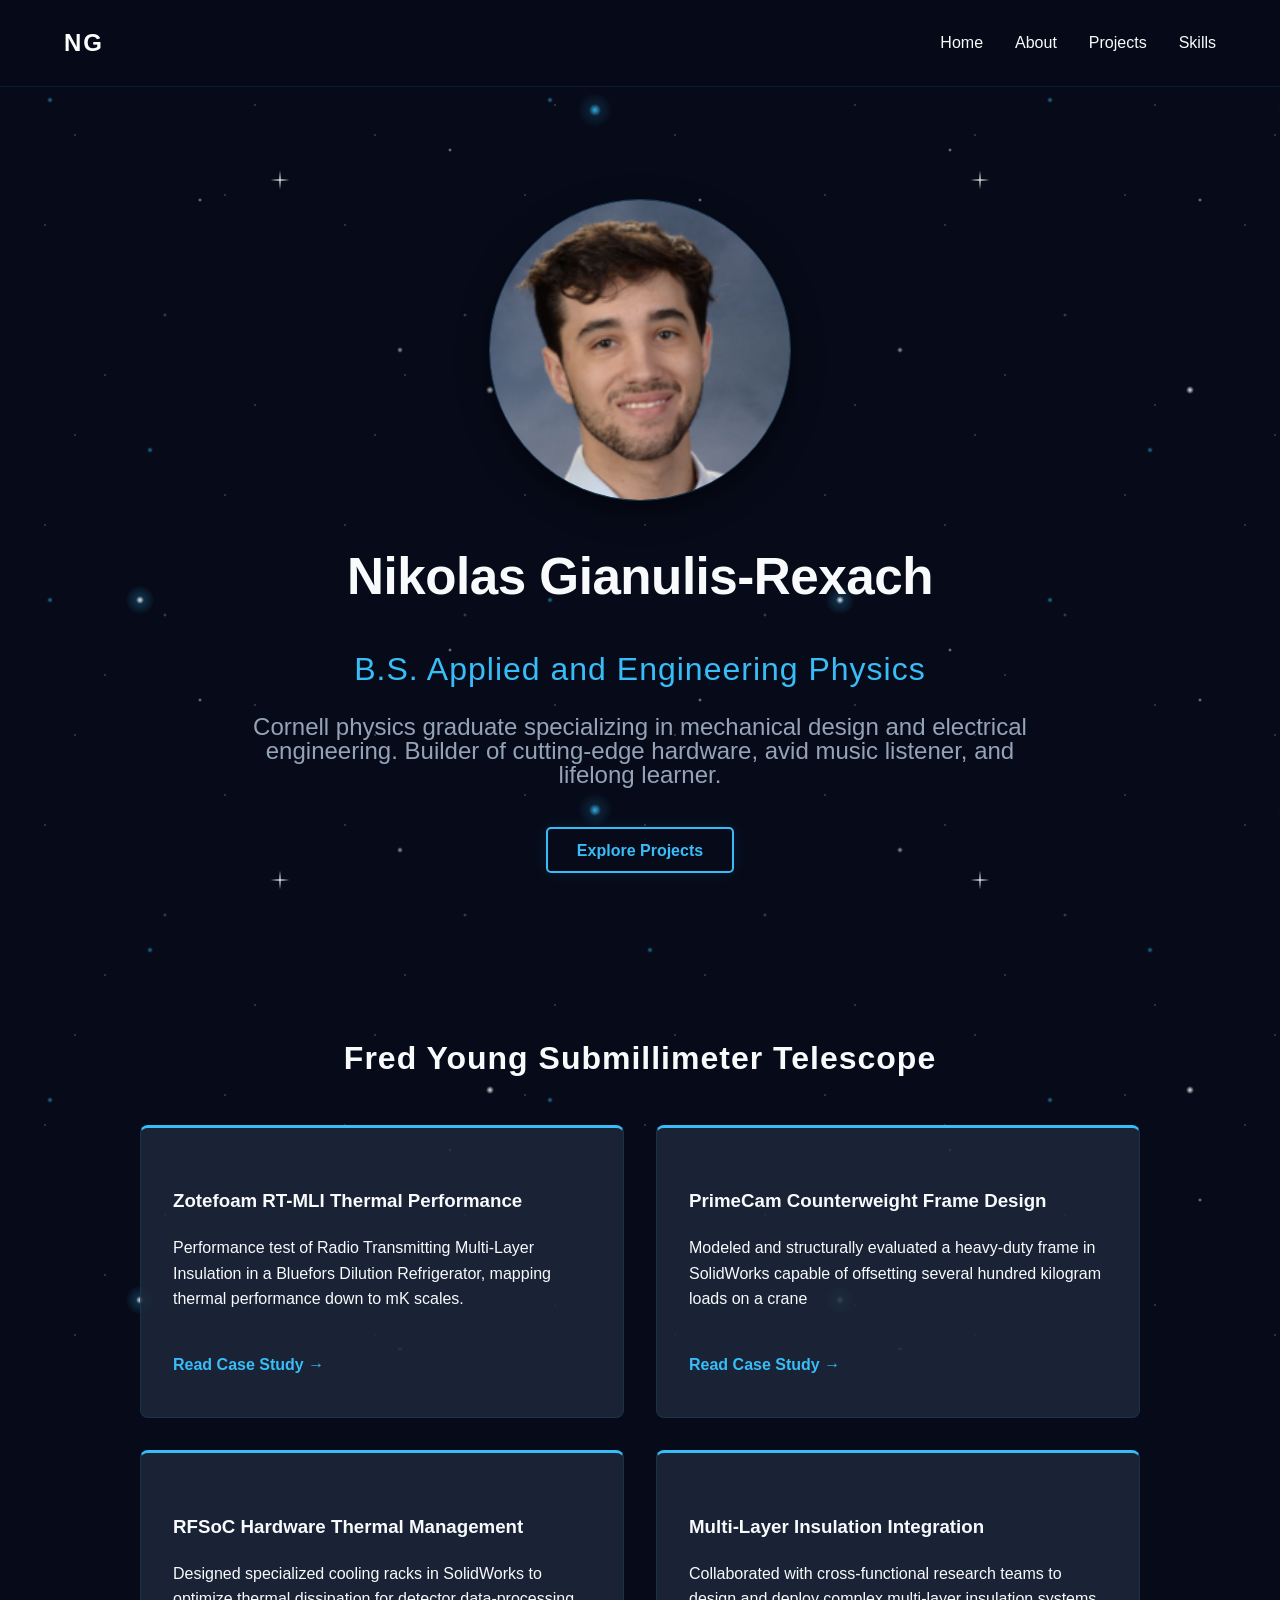
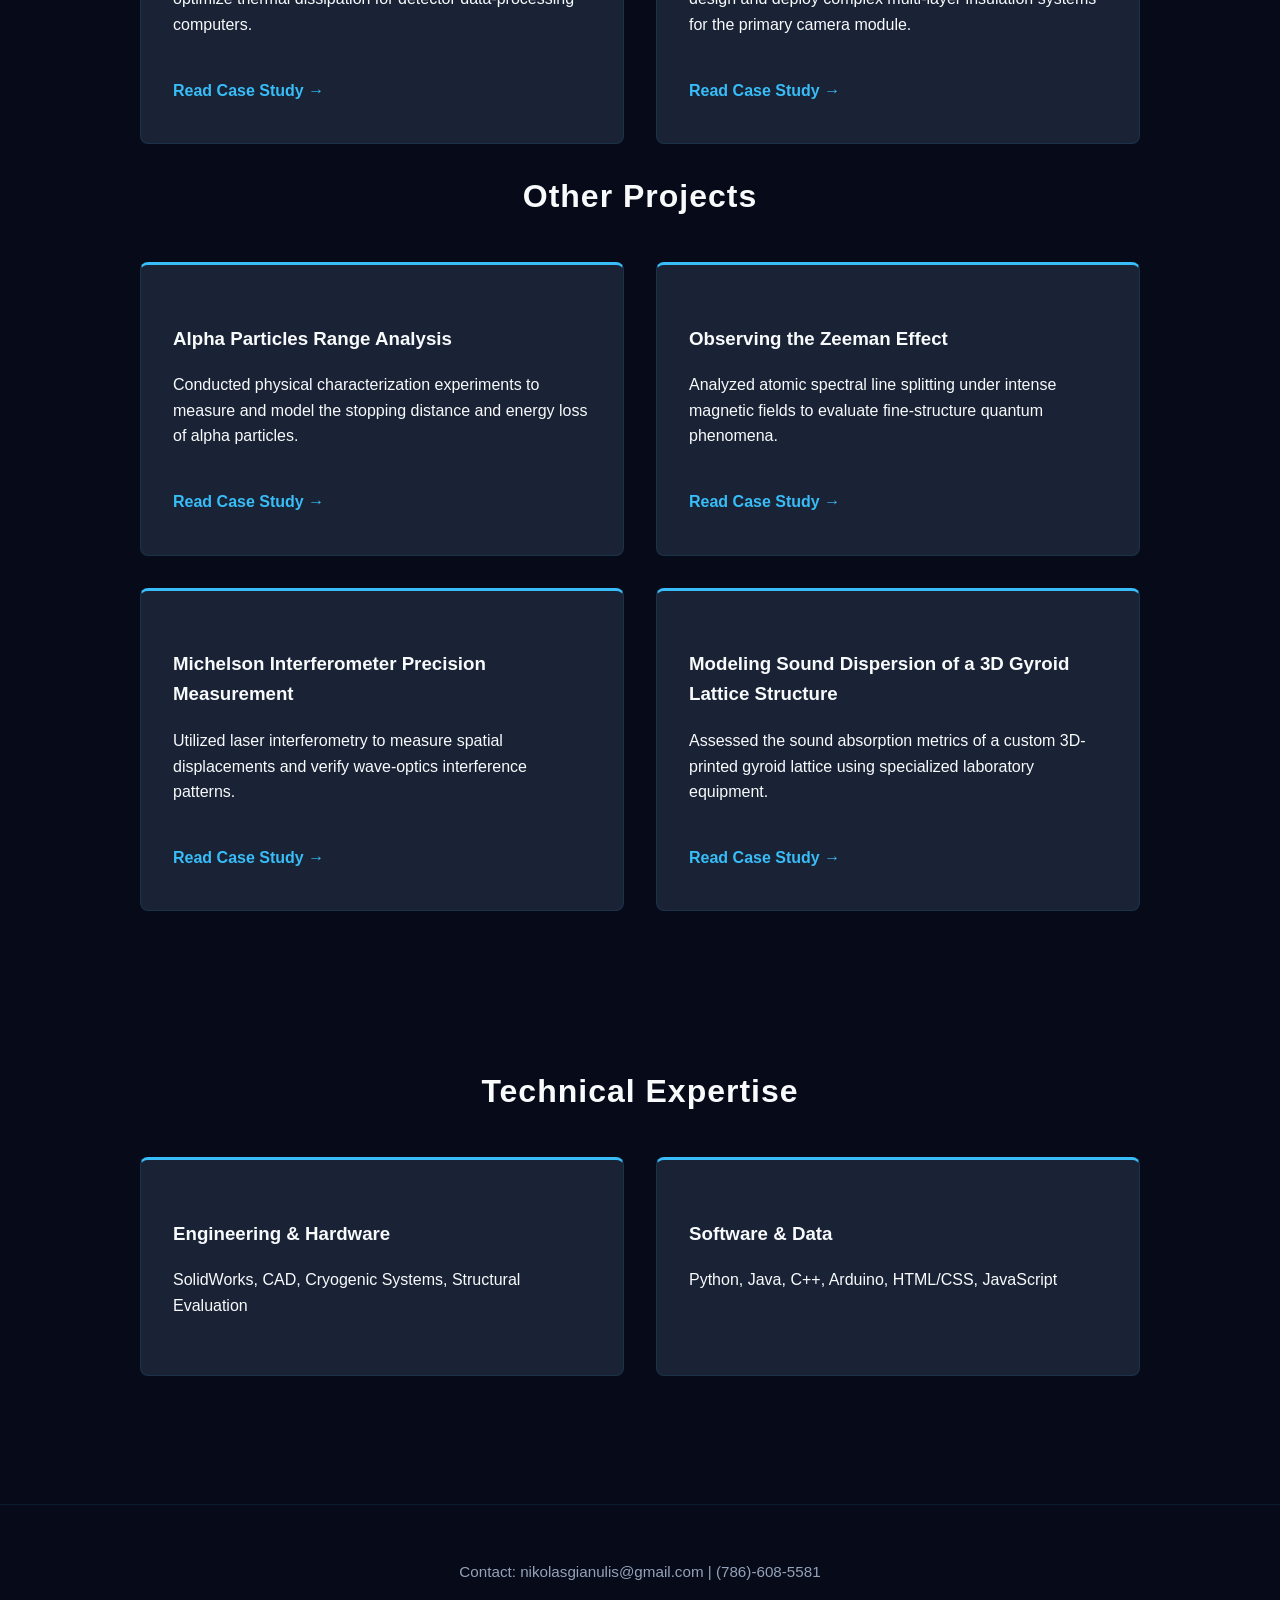
==== index.html @ c2d345da "Add files via upload" ====
<!DOCTYPE html>
<html lang="en">
<head>
    <meta charset="UTF-8">
    <meta name="viewport" content="width=device-width, initial-scale=1.0">
    <title>Nikolas Gianulis | Test & Research Engineer</title>
    <link rel="stylesheet" href="style.css">
</head>
<body>
    <!-- Parallax Star Layers -->
    <div class="parallax-bg" id="bg-far"></div>
    <div class="parallax-bg" id="bg-mid"></div>
    <div class="parallax-bg" id="bg-near"></div>

    <nav>
       <div class="logo" onclick="window.location.href='index.html';" style="cursor: pointer;">
        NG
        </div>
        <ul class="nav-links">
            <li><a href="index.html">Home</a></li>
            <li><a href="about.html">About</a></li>
            <li><a href="#projects">Projects</a></li>
            <li><a href="#skills">Skills</a></li>
        </ul>
    </nav>

    <header class="hero">
        <!-- <span style="color: var(--accent); font-size: 0.9rem; letter-spacing: 3px; text-transform: uppercase; font-weight: 600;">✦ Instrumentation & Systems Engineer ✦</span> -->
        <img src="images/profile.png" alt="KID System" class="profile-img">

        <h1>Nikolas Gianulis-Rexach</h1>
        <h2>B.S. Applied and Engineering Physics</h2>
        <p>Cornell physics graduate specializing in mechanical design and electrical engineering. Builder of cutting-edge hardware, avid music listener, and lifelong learner.</p>
        <a href="#projects" class="btn">Explore Projects</a>
    </header>

    <section id="projects" class="projects-section">
        <!-- <h1>Projects</h1> -->

        <h2>Fred Young Submillimeter Telescope</h2>
        <div class="project-grid">
            <!-- Project Card 1 -->
            <div class="project-card">
                <h3>Zotefoam RT-MLI Thermal Performance </h3>
                <p>Performance test of Radio Transmitting Multi-Layer Insulation in a Bluefors Dilution Refrigerator, mapping thermal performance down to mK scales.</p>
                <a href="zotefoam.html" class="read-more">Read Case Study &rarr;</a>
            </div>
            <!-- Project Card 2 -->
            <div class="project-card">
                <h3>PrimeCam Counterweight Frame Design</h3>
                <p>Modeled and structurally evaluated a heavy-duty frame in SolidWorks capable of offsetting several hundred kilogram loads on a crane</p>
                <a href="counterweight.html" class="read-more">Read Case Study &rarr;</a>
            </div>
            <!-- Project Card 3 -->
            <div class="project-card">
                <h3>RFSoC Hardware Thermal Management</h3>
                <p>Designed specialized cooling racks in SolidWorks to optimize thermal dissipation for detector data-processing computers.</p>
                <a href="rfsocthermalmanagement.html" class="read-more">Read Case Study &rarr;</a>
            </div>
            <!-- Project Card 4 -->
            <div class="project-card">
                <h3>Multi-Layer Insulation Integration</h3>
                <p>Collaborated with cross-functional research teams to design and deploy complex multi-layer insulation systems for the primary camera module.</p>
                <a href="mli.html" class="read-more">Read Case Study &rarr;</a>
            </div>
        </div>

        <h2>Other Projects</h2>
        <div class="project-grid">
            <!-- Project Card 1 -->
            <!-- <div class="project-card">
                <h3>CCD Astronomical Imaging & Data Processing</h3>
                <p>Operated a telescope camera at the Hartung-Boothroyd Observatory, using Python statistical models to process raw optical sensor data.</p>
                <a href="primecam.html" class="read-more">Read Case Study &rarr;</a>
            </div>
            
            <div class="project-card">
                <h3>Automated Data Acquisition Circuits</h3>
                <p>Designed, built, and troubleshot custom electro-mechanical circuits paired with Python and Arduino programming.</p>
                <a href="#" class="read-more">Read Case Study &rarr;</a>
            </div> -->
            <!-- Project Card 3 -->
            <div class="project-card">
                <h3>Alpha Particles Range Analysis</h3>
                <p>Conducted physical characterization experiments to measure and model the stopping distance and energy loss of alpha particles.</p>
                <a href="alphaparticles.html" class="read-more">Read Case Study &rarr;</a>
            </div>
            <!-- Project Card 4 -->
            <div class="project-card">
                <h3>Observing the Zeeman Effect</h3>
                <p>Analyzed atomic spectral line splitting under intense magnetic fields to evaluate fine-structure quantum phenomena.</p>
                <a href="zeeman.html" class="read-more">Read Case Study &rarr;</a>
            </div>
            <!-- Project Card 5 -->
            <div class="project-card">
                <h3>Michelson Interferometer Precision Measurement</h3>
                <p>Utilized laser interferometry to measure spatial displacements and verify wave-optics interference patterns.</p>
                <a href="michelsoninterferometer.html" class="read-more">Read Case Study &rarr;</a>
            </div>
            <!-- Project Card 6 -->
            <div class="project-card">
                <h3>Modeling Sound Dispersion of a 3D Gyroid Lattice Structure</h3>
                <p>Assessed the sound absorption metrics of a custom 3D-printed gyroid lattice using specialized laboratory equipment.</p>
                <a href="gyroidlattice.html" class="read-more">Read Case Study &rarr;</a>
            </div>
        </div>
    </section>

    <section id="skills" class="skills-section">
        <h2>Technical Expertise</h2>
        <div class="skills-container">
            <div class="skill-category">
                <h3>Engineering & Hardware</h3>
                <p>SolidWorks, CAD, Cryogenic Systems, Structural Evaluation</p>
            </div>
            <div class="skill-category">
                <h3>Software & Data</h3>
                <p>Python, Java, C++, Arduino, HTML/CSS, JavaScript</p>
            </div>
        </div>
    </section>

    <footer>
        <p>Contact: nikolasgianulis@gmail.com | (786)-608-5581</p>
    </footer>

    <script src="script.js"></script>
</body>
</html>
---- style.css ----
/* =========================================
   1. Base Styles & Theme Variables
========================================= */
:root {
    --bg-color: #070b19; /* Deeper space navy */
    --text-main: #f8fafc;
    --text-muted: #94a3b8;
    --accent: #38bdf8;
    --card-bg: rgba(30, 41, 59, 0.85); /* Slightly translucent for stars */
}

body {
    margin: 0;
    font-family: 'Segoe UI', Tahoma, Geneva, Verdana, sans-serif;
    background-color: var(--bg-color);
    color: var(--text-main);
    line-height: 1.6;
    position: relative;
    overflow-x: hidden;
}

/* =========================================
   2. Parallax Star Layers
========================================= */
.parallax-bg {
    position: fixed;
    top: -50%; 
    left: 0;
    width: 100%;
    height: 200%; 
    pointer-events: none;
    z-index: -1;
    background-repeat: repeat; 
    will-change: transform; 
}

#bg-far {
    background-image: 
        radial-gradient(1.5px 1.5px at 15% 25%, #ffffff, transparent),
        radial-gradient(1.5px 1.5px at 35% 75%, #ffffff, transparent),
        radial-gradient(1.5px 1.5px at 75% 15%, #ffffff, transparent),
        radial-gradient(1.5px 1.5px at 85% 85%, #ffffff, transparent),
        radial-gradient(2px 2px at 55% 55%, #ffffff, transparent),
        radial-gradient(1.5px 1.5px at 25% 95%, #ffffff, transparent);
    background-size: 300px 300px; 
    opacity: 0.3;
}

#bg-mid {
    background-image: 
        radial-gradient(3px 3px at 10% 10%, #38bdf8, transparent),
        radial-gradient(2px 2px at 40% 30%, #ffffff, transparent),
        radial-gradient(3px 3px at 80% 60%, #ffffff, transparent),
        radial-gradient(3px 3px at 30% 80%, #38bdf8, transparent),
        radial-gradient(2px 2px at 90% 20%, #ffffff, transparent);
    background-size: 500px 500px;
    opacity: 0.6;
}

#bg-near {
    background-image: 
        radial-gradient(4px 4px at 20% 50%, #ffffff, transparent),
        radial-gradient(15px 15px at 20% 50%, rgba(56, 189, 248, 0.3), transparent),
        radial-gradient(4px 4px at 70% 20%, #ffffff, transparent),
        radial-gradient(6px 6px at 85% 80%, #38bdf8, transparent),
        radial-gradient(18px 18px at 85% 80%, rgba(56, 189, 248, 0.2), transparent),
        radial-gradient(ellipse 10px 1.5px at 40% 90%, #ffffff, transparent),
        radial-gradient(ellipse 1.5px 10px at 40% 90%, #ffffff, transparent);
    background-size: 700px 700px;
    opacity: 0.9;
}

/* =========================================
   3. Navigation
========================================= */
nav {
    display: flex;
    justify-content: space-between;
    padding: 1.5rem 5%;
    background-color: rgba(7, 11, 25, 0.95);
    position: sticky;
    top: 0;
    z-index: 10;
    border-bottom: 1px solid rgba(56, 189, 248, 0.1);
    backdrop-filter: blur(5px);
}

.logo {
    text-decoration: none;
    font-size: 1.5rem;
    font-weight: bold;
    color: rgb(255, 255, 255);
    letter-spacing: 2px;
}

.nav-links {
    list-style: none;
    display: flex;
    gap: 2rem;
    margin: 0;
    align-items: center;
}

.nav-links a {
    color: var(--text-main);
    text-decoration: none;
    transition: color 0.3s;
}

.nav-links a:hover {
    color: var(--accent);
}

/* =========================================
   4. Hero Section & Buttons
========================================= */
.hero {
    text-align: center;
    padding: 7rem 5% 5rem;
    max-width: 800px;
    margin: auto;
}

.hero h1 {
    font-size: 3.2rem;
    margin-bottom: 10px;
    letter-spacing: -0.5px;
}


.hero h2 {
    color: var(--accent);
    font-weight: 400;
    letter-spacing: 1px;
    font-size: 2rem; /* Add this line to make it larger but smaller than the 3.2rem h1 */
    margin-bottom: 20px;
}

.hero p {
    color: var(--text-muted);
    font-size: 1.5rem;
    margin-bottom: 50px;
    margin-top: 0px;
    line-height: 1;
}

.btn {
    background-color: transparent;
    color: var(--accent);
    border: 2px solid var(--accent);
    padding: 0.8rem 1.8rem;
    text-decoration: none;
    border-radius: 5px;
    font-weight: bold;
    transition: all 0.3s ease;
    box-shadow: 0 0 15px rgba(56, 189, 248, 0.1);
}

.btn:hover {
    background-color: var(--accent);
    color: #070b19;
    box-shadow: 0 0 25px rgba(56, 189, 248, 0.4);
}

/* =========================================
   5. Grid Sections (Projects & Skills)
========================================= */
.projects-section, .skills-section {
    padding: 4rem 5%;
    max-width: 1000px;
    margin: auto;
}

.projects-section h2, .skills-section h2 {
    text-align: center;
    margin-bottom: 2.5rem;
    font-size: 2rem;
    letter-spacing: 1px;
}

.project-grid, .skills-container {
    display: grid;
    grid-template-columns: repeat(2, 1fr); 
    gap: 2rem;
}

.project-card, .skill-category {
    background-color: var(--card-bg);
    padding: 2.5rem 2rem;
    border-radius: 8px;
    border-top: 3px solid var(--accent);
    border-left: 1px solid rgba(56, 189, 248, 0.1);
    border-right: 1px solid rgba(56, 189, 248, 0.1);
    border-bottom: 1px solid rgba(56, 189, 248, 0.1);
    transition: transform 0.3s ease, box-shadow 0.3s ease;
}

.project-card:hover, .skill-category:hover {
    transform: translateY(-5px);
    box-shadow: 0 10px 30px rgba(56, 189, 248, 0.15);
}

.read-more {
    display: inline-block;
    margin-top: 1.5rem;
    color: var(--accent);
    text-decoration: none;
    font-weight: 600;
    transition: letter-spacing 0.2s;
}

.read-more:hover {
    letter-spacing: 0.5px;
}

/* =========================================
   6. Case Study Layout & Typography
========================================= */
.case-study {
    max-width: 800px;
    margin: 4rem auto;
    padding: 0 5%;
}

.tech-stack {
    color: var(--accent);
    font-size: 0.9rem;
    margin-bottom: 3rem;
    border-bottom: 1px solid rgba(148, 163, 184, 0.2);
    padding-bottom: 1rem;
}

.project-content h3 {
    margin-top: 2.5rem;
    color: var(--text-main);
}

.project-content p {
    color: var(--text-muted);
}

/* =========================================
   7. Images, Columns & Captions
========================================= */
/* Shared Base Styles for all images */
.zeeman-img, .alpha-img {
    display: block; 
    margin: 0 auto;
    object-fit: cover;
    border-radius: 8px;
    border: 1px solid rgba(56, 189, 248, 0.3);
    box-shadow: 0 10px 30px rgba(0, 0, 0, 0.5);
    max-width: 100%;
}
.profile-img {
    display: block; 
    margin: 0 auto;
    object-fit: cover;
    /* X-axis (horizontal) is 70%, Y-axis (vertical) is 20% */
    object-position: 70% 10%; 
    border-radius: 1000px;
    border: 1px solid rgba(56, 189, 248, 0.3);
    box-shadow: 0 10px 30px rgba(0, 0, 0, 0.5);
    width: 300px; 
    height: 300px; 
    max-width: 100%;
}

.profile-img-two {
    display: block; 
    margin: 0 auto;
    object-fit: cover;
    /* X-axis (horizontal) is 70%, Y-axis (vertical) is 20% */
    /* object-position: 70% 10%;  */
    object-position: 70% 70%; 
    border-radius: 10px;
    border: 1px solid rgba(56, 189, 248, 0.3);
    box-shadow: 0 10px 30px rgba(0, 0, 0, 0.5);
    width: 600px; 
    height: 400px; 
    max-width: 100%;
}
.zeeman-img { width: 400px; height: 600px; }
.alpha-img { height: 300px; } /* Default height if not in a column */

.primecam-img { 
    display: block; 
    margin: 0 auto;
    object-fit: cover;
    /* X-axis (horizontal) is 70%, Y-axis (vertical) is 20% */
    /* object-position: 70% 10%;  */
    border-radius: 10px;
    border: 1px solid rgba(56, 189, 248, 0.3);
    box-shadow: 0 10px 30px rgba(0, 0, 0, 0.5);
    width: 600px; 
    height: 600px; 
    max-width: 100%;
}

/* Standalone Caption */
.image-caption {
    text-align: center;
    color: var(--text-muted);
    font-size: 0.85rem;
    font-style: italic;
    margin: 0.8rem auto 2rem;
    max-width: 400px;
}

/* Side-by-Side Image Row Container */
.image-row {
    display: flex;
    justify-content: center;
    align-items: center; /* This vertically centers the images with each other */
    gap: 2rem;
    margin: 2rem auto;
}

/* Individual Column within the Row */
.image-col {
    margin: 0;
    flex: 1; 
    max-width: 48%; 
    display: flex;
    flex-direction: column;
}

/* Overrides for images and captions inside a column */
.image-col .alpha-img {
    width: 100%;
    height: auto;
}

.image-col .image-caption {
    width: 100%;
    max-width: none;
    margin-top: auto; /* Pushes the caption to the bottom of the column */
    margin-bottom: 0;
    padding-top: 0.8rem; /* Adds the spacing back above the text */
}

/* =========================================
   8. Footer
========================================= */
footer {
    text-align: center;
    padding: 2.5rem;
    color: var(--text-muted);
    border-top: 1px solid rgba(56, 189, 248, 0.1);
    margin-top: 4rem;
    background-color: rgba(7, 11, 25, 0.8);
    font-size: 0.95rem;
}

/* =========================================
   9. Mobile Responsiveness
========================================= */
@media (max-width: 768px) {
    /* Collapse grids to single column */
    .project-grid, .skills-container {
        grid-template-columns: 1fr;
    }

    /* Stack image rows */
    .image-row {
        flex-direction: column;
        align-items: center;
    }
    
    .image-col {
        max-width: 100%;
        margin-bottom: 2rem;
    }
}
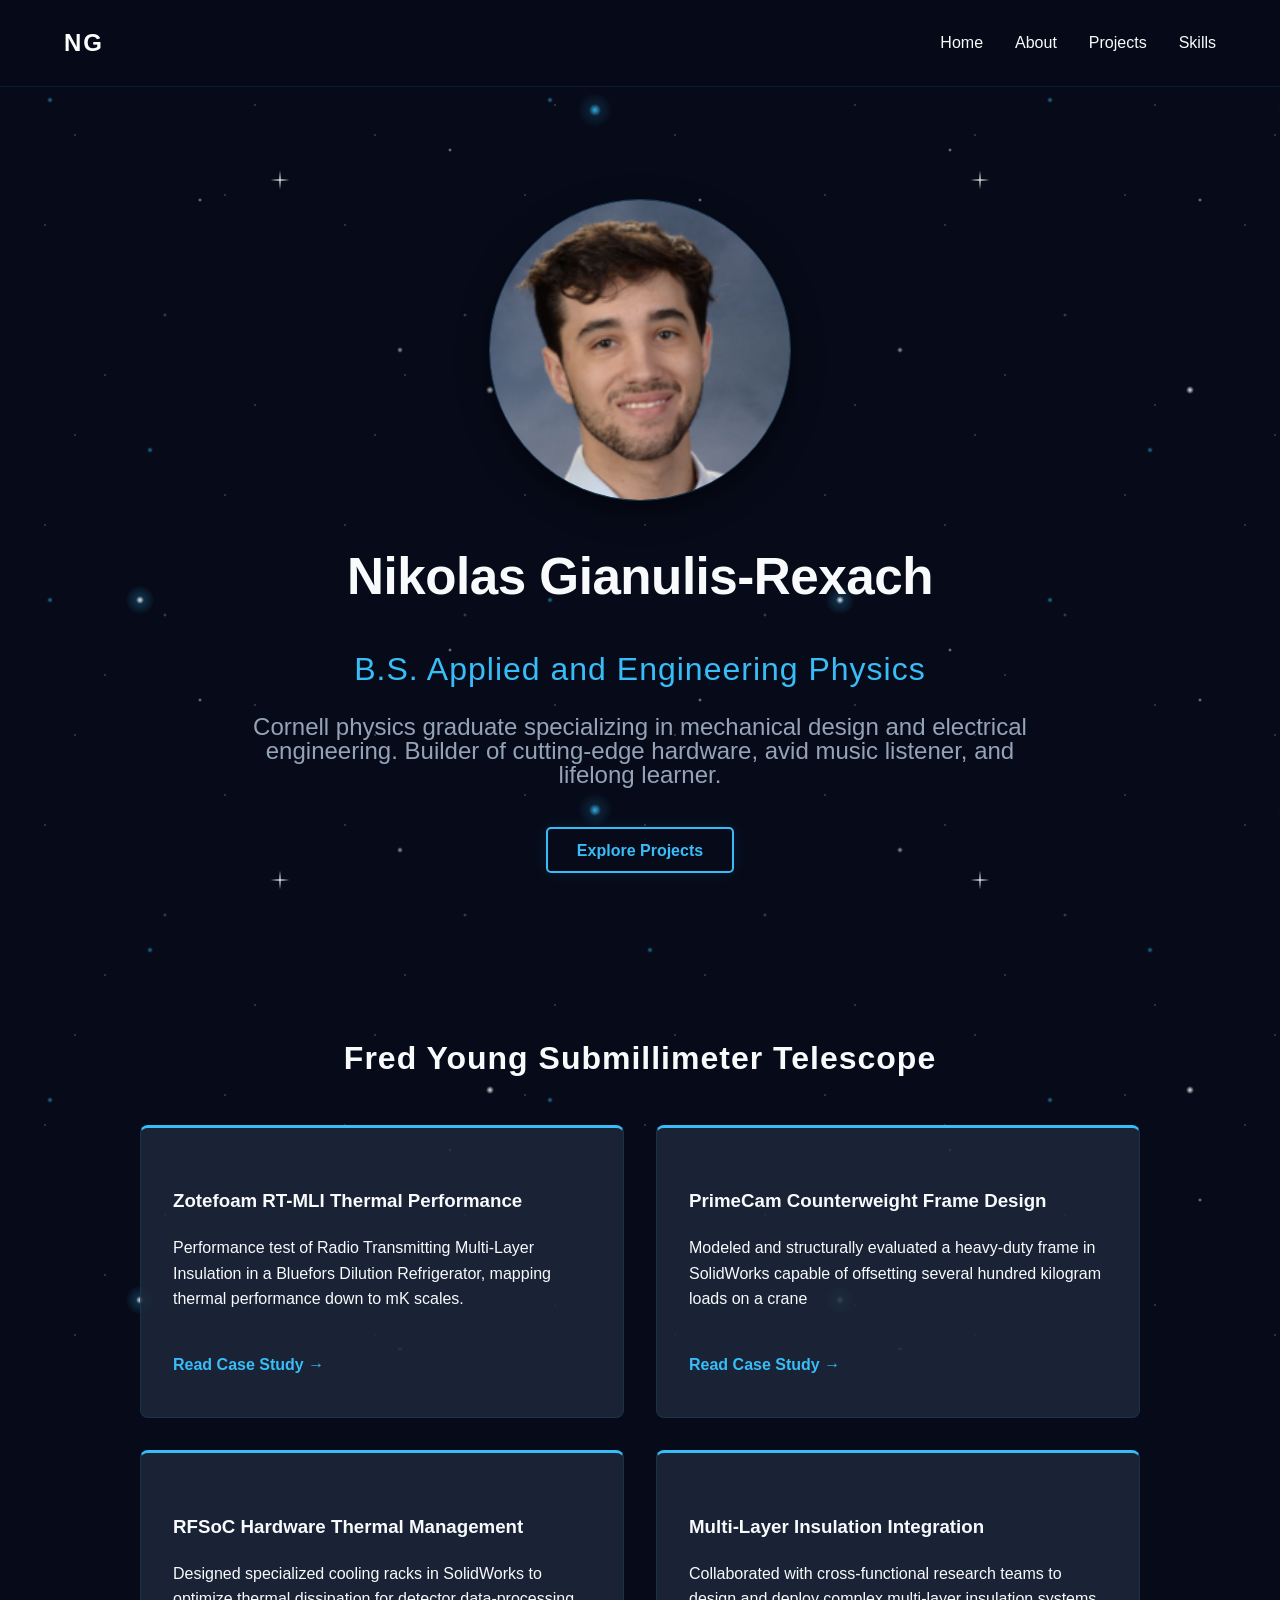
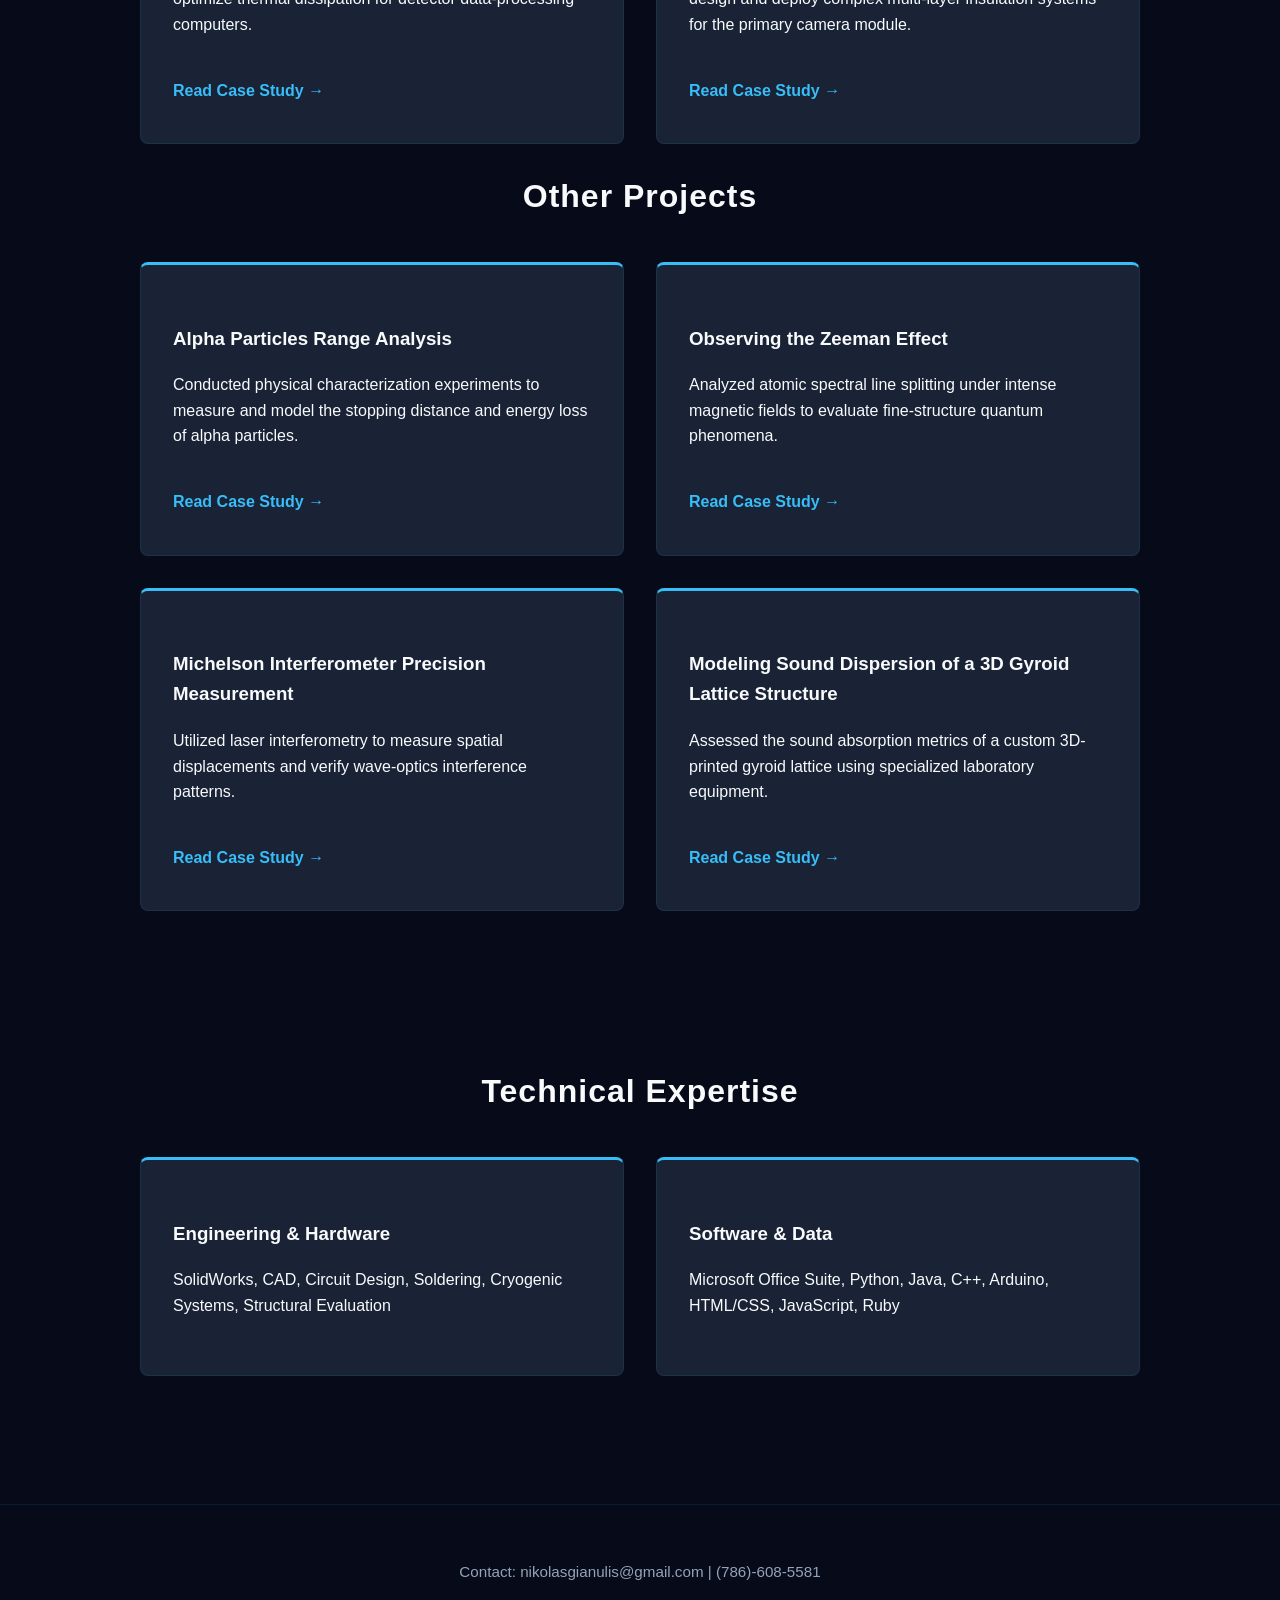
==== commit bf52122b: "Update index.html" ====
--- a/index.html
+++ b/index.html
@@ -3,7 +3,8 @@
 <head>
     <meta charset="UTF-8">
     <meta name="viewport" content="width=device-width, initial-scale=1.0">
-    <title>Nikolas Gianulis | Test & Research Engineer</title>
+    <title>Nikolas Gianulis | Physicist and Engineer</title>
+    <link rel="icon" type="image/png" href="images/favicon.png">
     <link rel="stylesheet" href="style.css">
 </head>
 <body>
@@ -111,11 +112,11 @@
         <div class="skills-container">
             <div class="skill-category">
                 <h3>Engineering & Hardware</h3>
-                <p>SolidWorks, CAD, Cryogenic Systems, Structural Evaluation</p>
+                <p>SolidWorks, CAD, Circuit Design, Soldering, Cryogenic Systems, Structural Evaluation</p>
             </div>
             <div class="skill-category">
                 <h3>Software & Data</h3>
-                <p>Python, Java, C++, Arduino, HTML/CSS, JavaScript</p>
+                <p>Microsoft Office Suite, Python, Java, C++, Arduino, HTML/CSS, JavaScript, Ruby</p>
             </div>
         </div>
     </section>
@@ -126,4 +127,4 @@
 
     <script src="script.js"></script>
 </body>
-</html>+</html>
